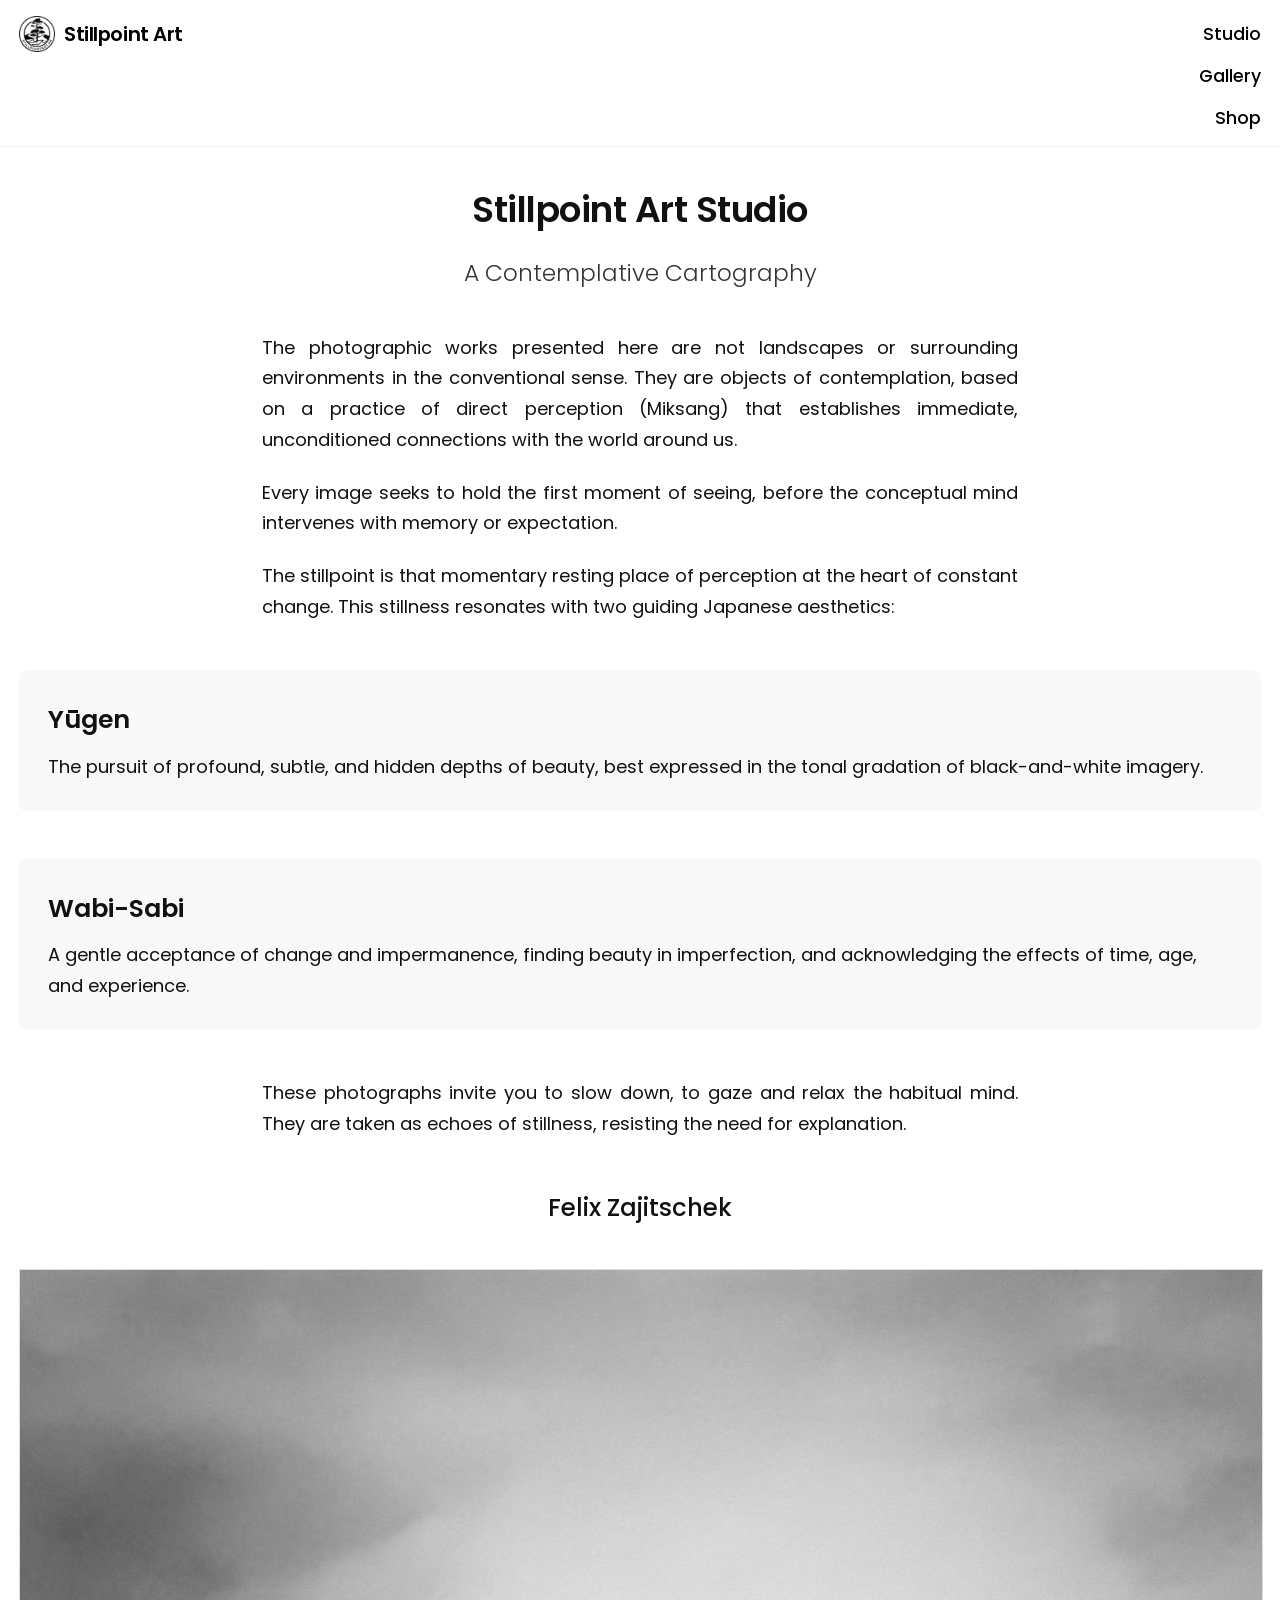
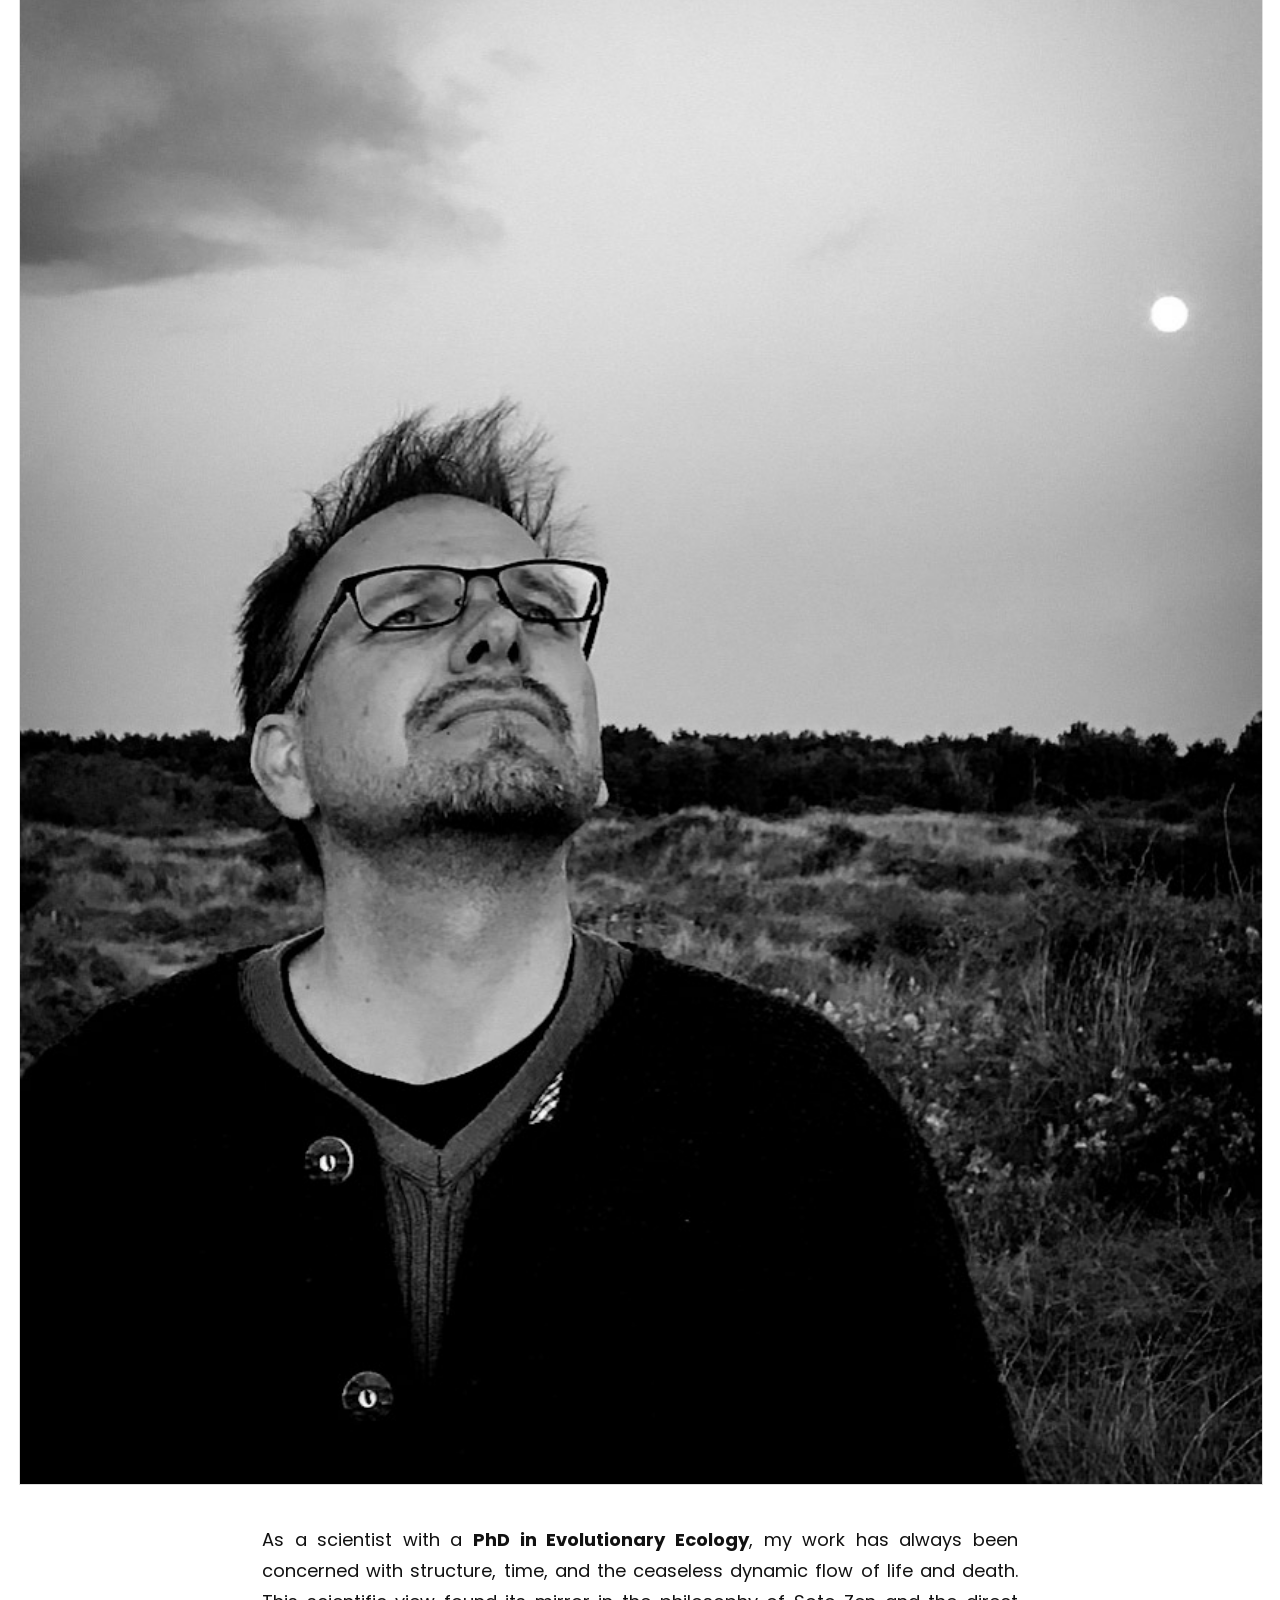
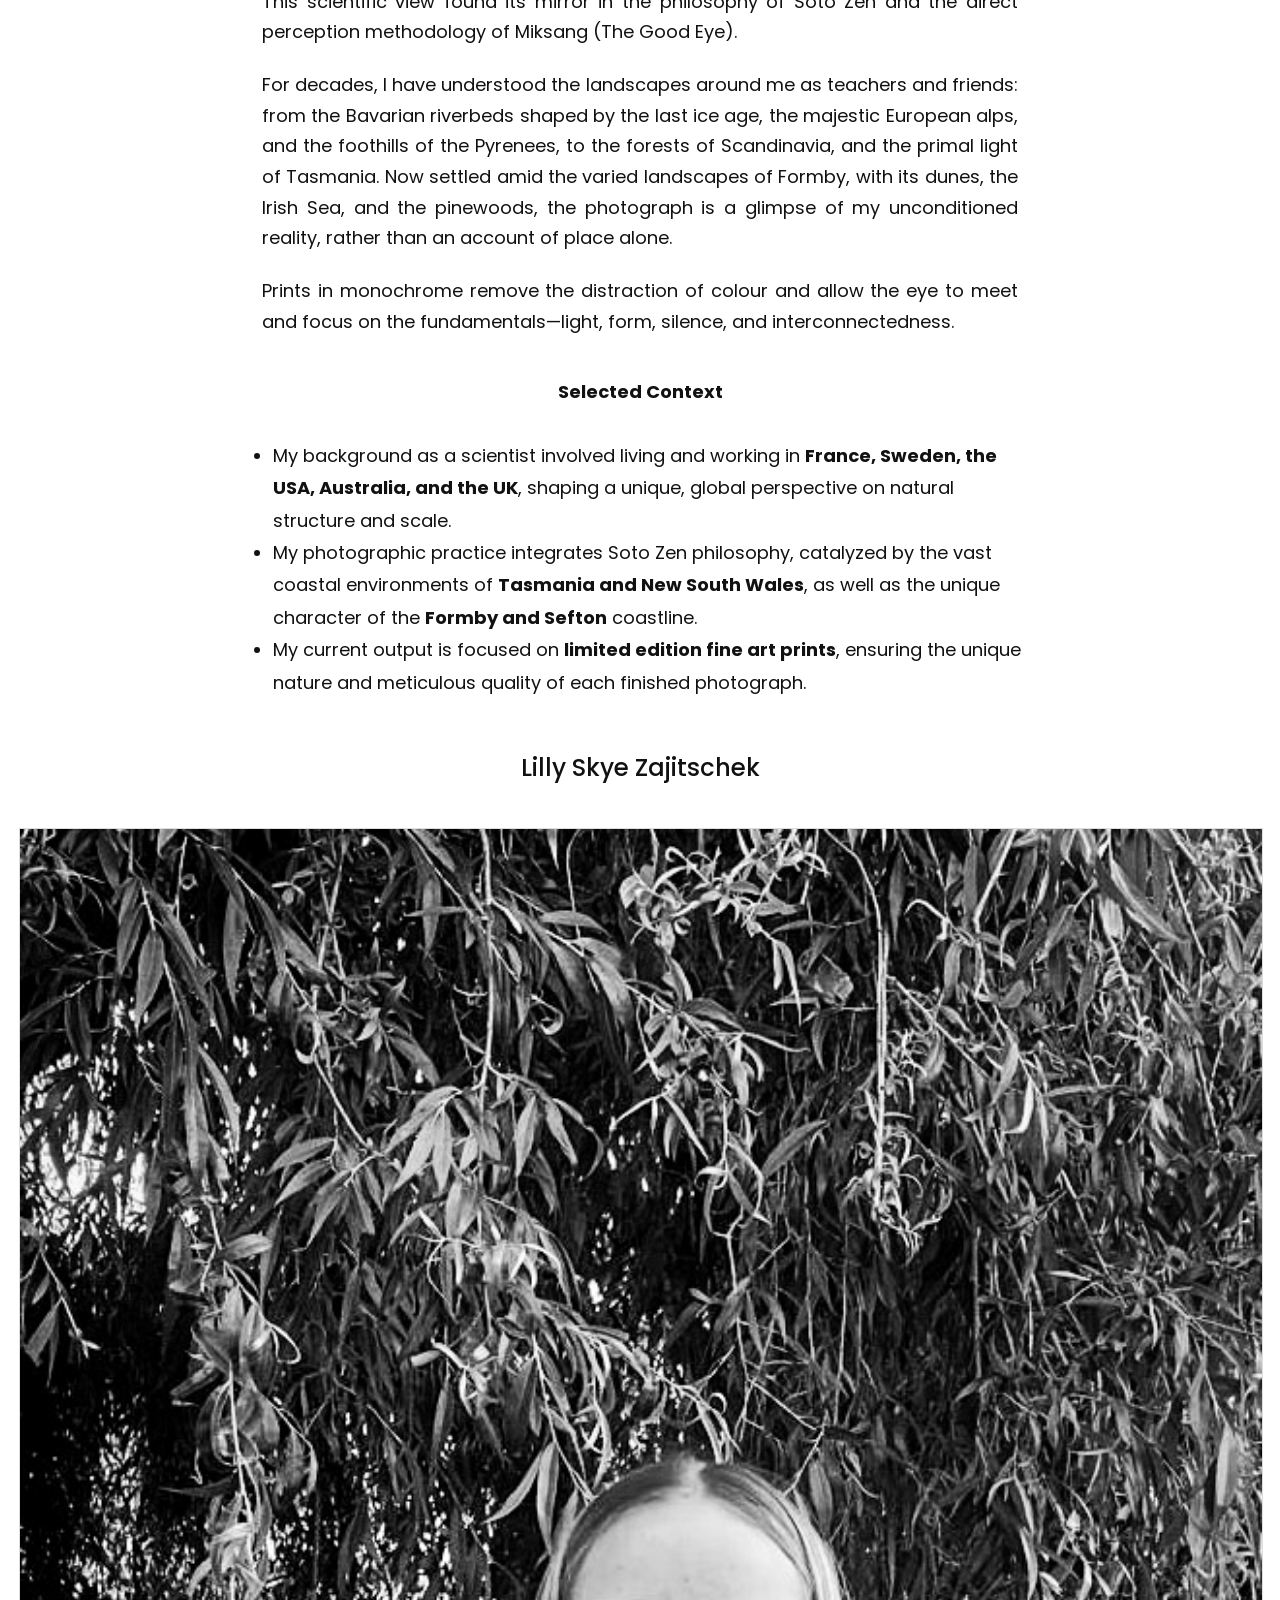
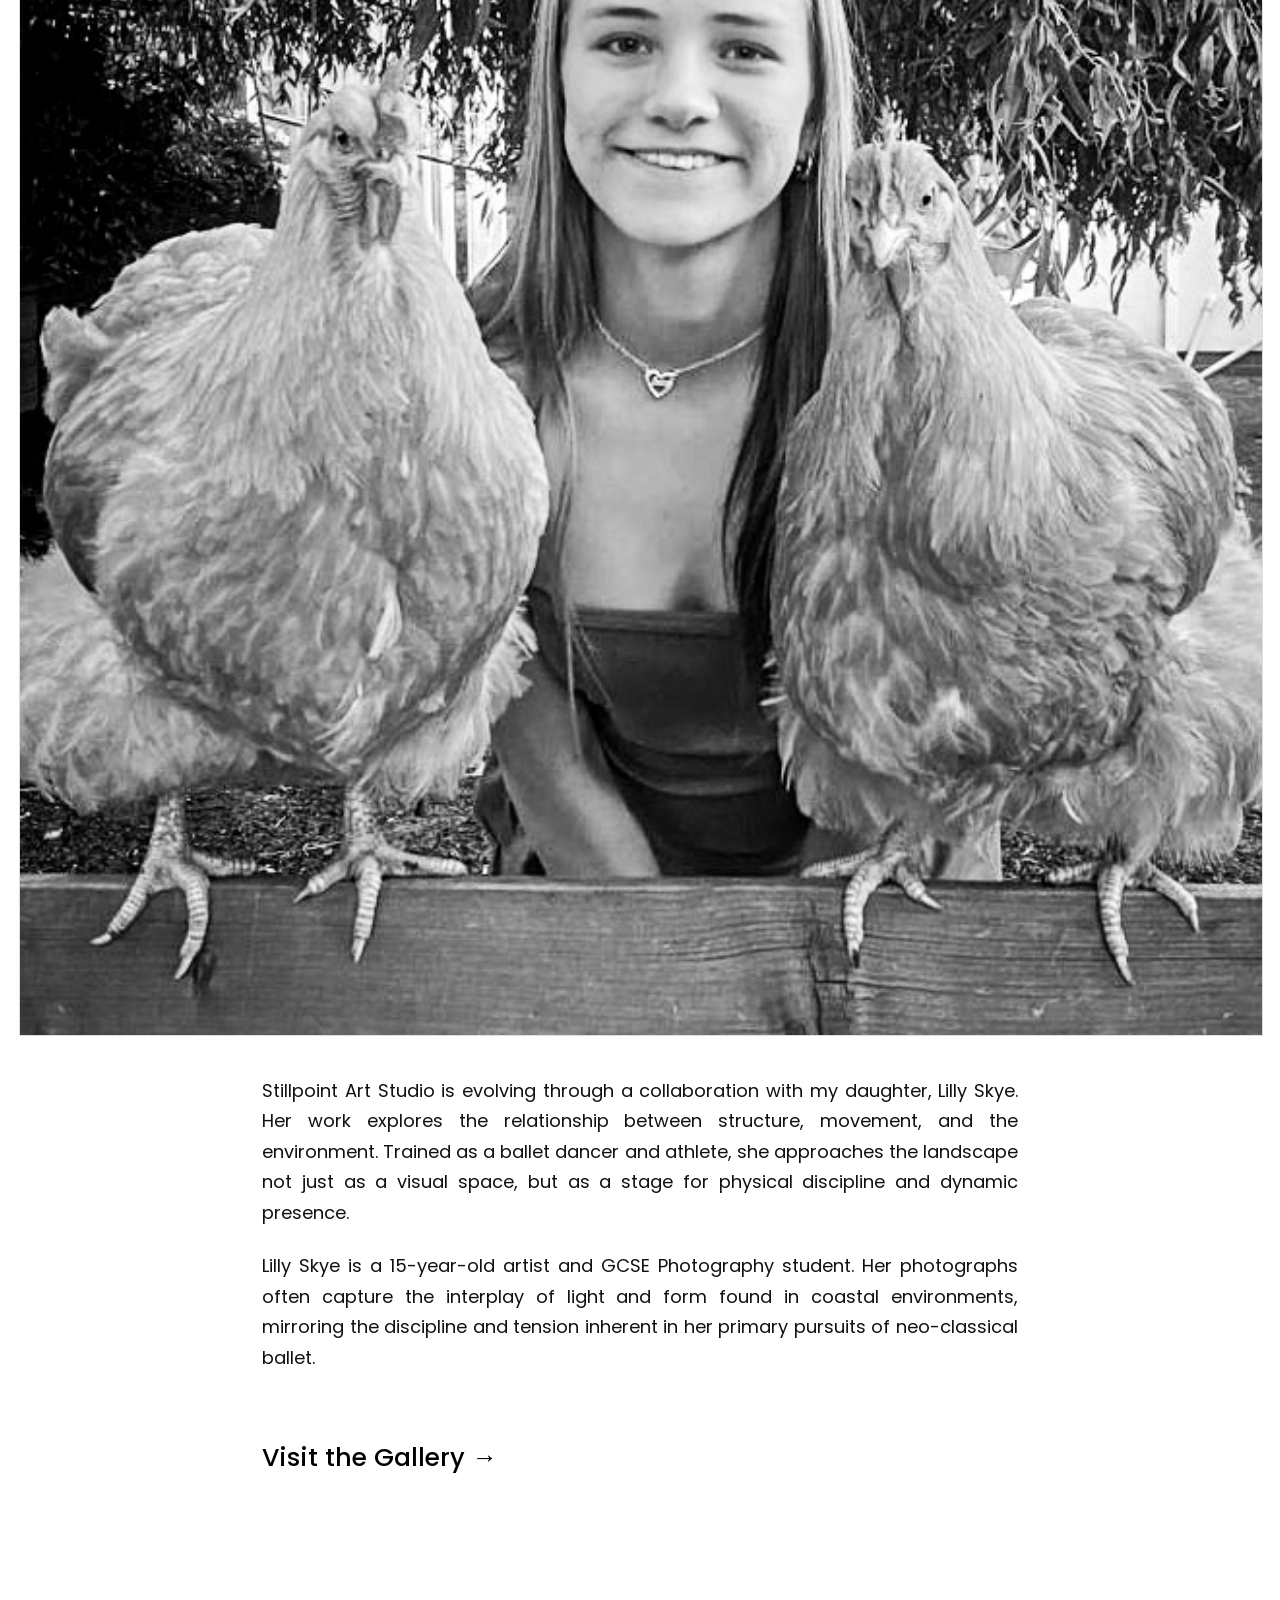
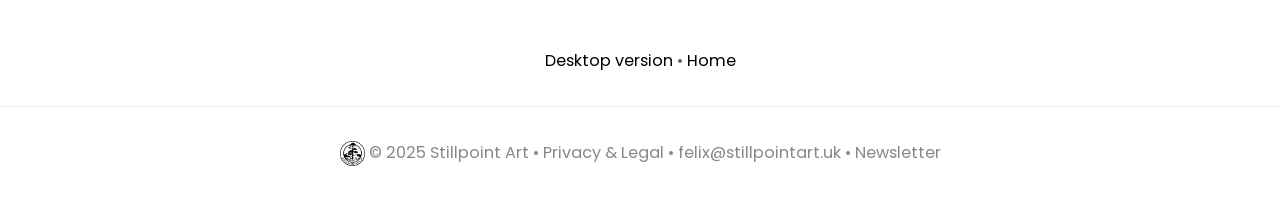
==== studio-mobile.html @ 1f62dedf "Initial file upload" ====
<!DOCTYPE html>

<html lang="en">

<head>

    <meta charset="UTF-8">

    <meta name="viewport" content="width=device-width, initial-scale=1.0">

    <title>Studio — Stillpoint Art Studio</title>

    <link href="https://fonts.googleapis.com/css2?family=Poppins:wght@300;400;500;600;700&display=swap" rel="stylesheet">

    <style>

        body{margin:0;background:#fff;color:#111;font-family:'Poppins',sans-serif;line-height:1.7;font-size:18px;}

        a{color:#000;text-decoration:none;}

.header{

    padding:1rem 1.2rem 0.6rem;   /* reduced bottom padding = tiny gap */

    border-bottom:1px solid #eee;

    display:flex;

    flex-wrap:wrap;

    justify-content:space-between;

    align-items:flex-start !important;

}

.logo-link{

    display:flex;

    align-items:center;

    font-weight:600;

    font-size:1.1em;

    white-space:nowrap;

    letter-spacing:-0.45px;

    text-decoration:none;

    /* FORCE PINNING TO THE TOP */
    align-self: flex-start !important;
    margin-bottom: auto !important;
    height: fit-content !important;
}

/* --- LOGO TEXT (SPAN): Internal Adjustment (Lifting the Text) --- */
.logo-link span {
    display: inline-block !important;
    /* Adjust this negative margin until the text is perfectly level with the image. 
       -6px to -8px is typically needed for 36px image height. */
    margin-top: -39px !important; 
}

.logo-img{

    height:36px;

    width:auto;

    margin-right:9px;

    border:none !important;

    object-fit:contain;

    vertical-align: middle !important;

    /* Fine-tuning the image position against the text */
    margin-top: 0 !important;
}

.nav{

    display:flex;

    flex-direction:column;     /* stacks them vertically */

    text-align:right;

    gap:0.35rem;               /* tiny, elegant spacing between links */

    margin-top:0;         /* tiny gap from the logo line */

}

.nav a{

    font-weight:500;

    font-size:0.98em;

    padding:0.2rem 0;

}

.justified-text {
    text-align: justify;
    hyphens: auto; 
}


        .container{padding:2rem 1.2rem 4rem;}

        h1,h2,h3{text-align:center;}

        h1{font-size:2.0em;font-weight:600;margin:0.5rem 0 0;letter-spacing:-0.5px;line-height: 1.3;}

        h2{font-size:1.3em;font-weight:300;margin-bottom:2.5rem;opacity:0.85;}

        h3{font-size:1.35em;font-weight:500;margin:3rem 0 1rem;}

        p{max-width:42em;margin:1.4rem auto;}

        img{width:100%;height:auto;display:block;margin:2.5rem auto;border:1px solid #ddd;}

        .principle{background:#f8f8f8;padding:1.8rem;margin:3rem 0;border-radius:8px;}

        .principle strong{display:block;font-size:1.4em;font-weight:600;margin-bottom:0.6rem;}

        .footer{text-align:center;padding:2rem 1rem;border-top:1px solid #eee;font-size:0.9em;color:#888;}

        .footer img{width:auto !important;height:25px;margin-right:8px;vertical-align:middle;border:none !important;display:inline !important;filter: grayscale(20%);}
        
        .footer a {
    color: #888; /* Set links to the same light gray */
    text-decoration: none;
    transition: color 0.3s ease;
}

.footer-email {
    color: #888;
}

.footer a:hover {
    color: #000;
}

        .desktop{text-align:center;margin:5rem 0 2rem;font-size:0.9em;color:#666;}

    </style>

<!-- MailerLite Universal -->
<script>
    (function(w,d,e,u,f,l,n){w[f]=w[f]||function(){(w[f].q=w[f].q||[])
    .push(arguments);},l=d.createElement(e),l.async=1,l.src=u,
    n=d.getElementsByTagName(e)[0],n.parentNode.insertBefore(l,n);})
    (window,document,'script','https://assets.mailerlite.com/js/universal.js','ml');
    ml('account', '1952817');
</script>
<!-- End MailerLite Universal -->
 
</head>

<body>



<header class="header">

    <a href="index-mobile.html" class="logo-link">

        <img src="./photos/logo_small_40h.png" alt="Logo" class="logo-img">

        <span>Stillpoint Art</span>

    </a>



    <nav class="nav">

        <a href="studio-mobile.html">Studio</a>

        <a href="gallery-mobile.html">Gallery</a>

        <a href="https://stillpointart.bigcartel.com" target="_blank">Shop</a>

    </nav>

</header>



<div class="container">

    <h1>Stillpoint Art Studio</h1>

    <h2>A Contemplative Cartography</h2>



    <p class="justified-text">The photographic works presented here are not landscapes or surrounding environments in the conventional sense. They are objects of contemplation, based on a practice of direct perception (Miksang) that establishes immediate, unconditioned connections with the world around us.</p>



    <p class="justified-text">Every image seeks to hold the first moment of seeing, before the conceptual mind intervenes with memory or expectation.</p>

    <p class="justified-text">The stillpoint is that momentary resting place of perception at the heart of constant change. This stillness resonates with two guiding Japanese aesthetics:</p>



    <div class="principle">

        <strong>Yūgen</strong>

        The pursuit of profound, subtle, and hidden depths of beauty, best expressed in the tonal gradation of black-and-white imagery.

    </div>



    <div class="principle">

        <strong>Wabi-Sabi</strong>

        A gentle acceptance of change and impermanence, finding beauty in imperfection, and acknowledging the effects of time, age, and experience.

    </div>



    <p class="justified-text">These photographs invite you to slow down, to gaze and relax the habitual mind. They are taken as echoes of stillness, resisting the need for explanation.</p>



    <h3>Felix Zajitschek</h3>

    <img src="./photos/felix-portrait.jpg" alt="Portrait of the Artist, Felix Zajitschek">



    <p class="justified-text">As a scientist with a <strong>PhD in Evolutionary Ecology</strong>, my work has always been concerned with structure, time, and the ceaseless dynamic flow of life and death. This scientific view found its mirror in the philosophy of Soto Zen and the direct perception methodology of Miksang (The Good Eye).</p>



    <p class="justified-text">For decades, I have understood the landscapes around me as teachers and friends: from the Bavarian riverbeds shaped by the last ice age, the majestic European alps, and the foothills of the Pyrenees, to the forests of Scandinavia, and the primal light of Tasmania. Now settled amid the varied landscapes of Formby, with its dunes, the Irish Sea, and the pinewoods, the photograph is a glimpse of my unconditioned reality, rather than an account of place alone.</p>


    <p class="justified-text">Prints in monochrome remove the distraction of colour and allow the eye to meet and focus on the fundamentals—light, form, silence, and interconnectedness.</p>

   

    <h4 style="margin-top: 40px; text-align:center;">Selected Context</h4>

    <ul style="max-width:42em; margin:2rem auto; padding-left:1.4rem; line-height:1.8;">

        <li>My background as a scientist involved living and working in <strong>France, Sweden, the USA, Australia, and the UK</strong>, shaping a unique, global perspective on natural structure and scale.</li>

        <li>My photographic practice integrates Soto Zen philosophy, catalyzed by the vast coastal environments of <strong>Tasmania and New South Wales</strong>, as well as the unique character of the <strong>Formby and Sefton</strong> coastline.</li>

        <li>My current output is focused on <strong>limited edition fine art prints</strong>, ensuring the unique nature and meticulous quality of each finished photograph.</li>

    </ul>



    <h3>Lilly Skye Zajitschek</h3>

    <img src="./photos/lilly-portrait.jpg" alt="Portrait of Lilly Skye">



    <p class="justified-text">Stillpoint Art Studio is evolving through a collaboration with my daughter, Lilly Skye. Her work explores the relationship between structure, movement, and the environment. Trained as a ballet dancer and athlete, she approaches the landscape not just as a visual space, but as a stage for physical discipline and dynamic presence.</p>



    <p class="justified-text">Lilly Skye is a 15-year-old artist and GCSE Photography student. Her photographs often capture the interplay of light and form found in coastal environments, mirroring the discipline and tension inherent in her primary pursuits of neo-classical ballet.</p>



    <p style="margin-top:4rem;">

        <a href="gallery-mobile.html" style="font-size:1.4em;font-weight:500;">Visit the Gallery →</a>

    </p>

</div>

    <div class="desktop"><a href="studio.html">Desktop version</a> • <a href="index-mobile.html">Home</a></div>



<footer class="footer">
    <img src="./photos/logo_small_40h.png" alt="Stillpoint Logo" style="margin: 0 !important; height: 25px; width: auto; display: inline-block;">
    © 2025 Stillpoint Art • <a href="privacyandlegal-mobile.html">Privacy & Legal</a> • 
    <a href="mailto:felix@stillpointart.uk">felix@stillpointart.uk</a> • 
    <a class="ml-onclick-form" href="javascript:void(0)" onclick="ml('show', 'kWFltZ', true)">Newsletter</a>
</footer>


</body>

</html>
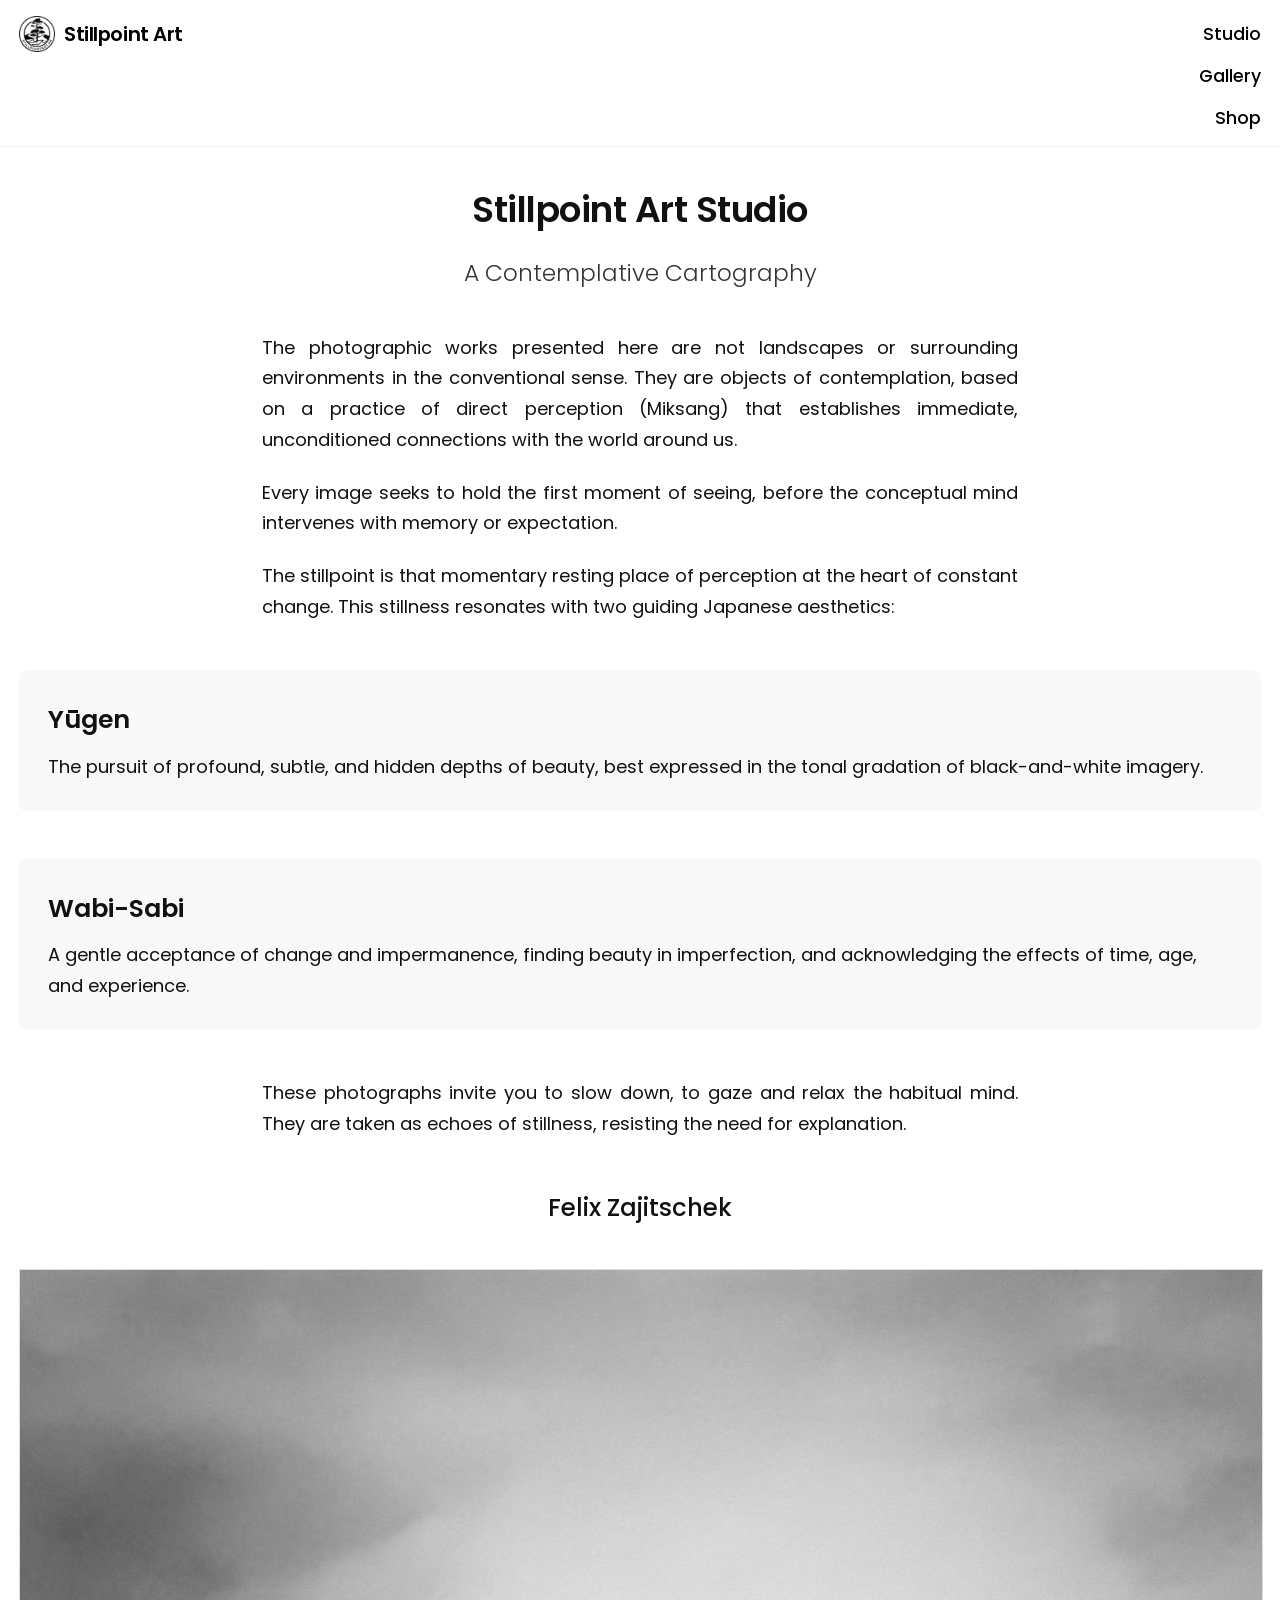
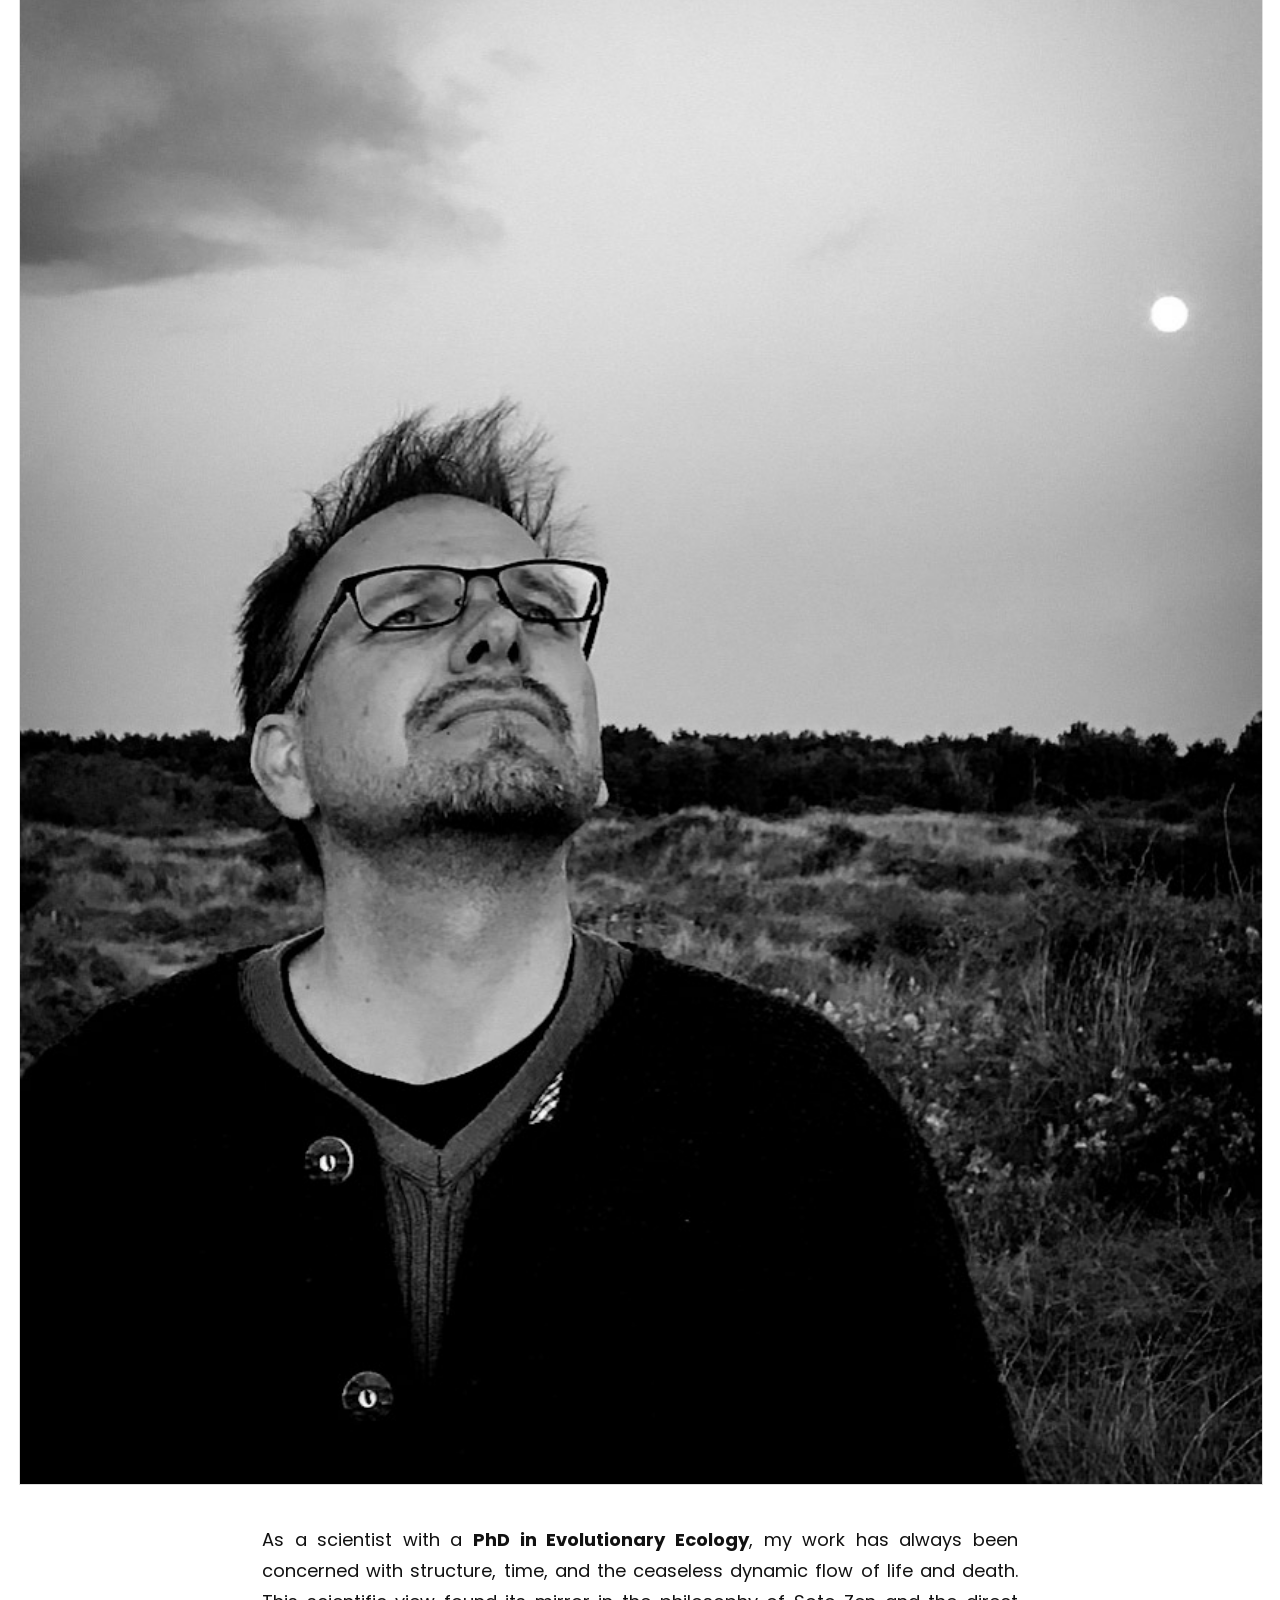
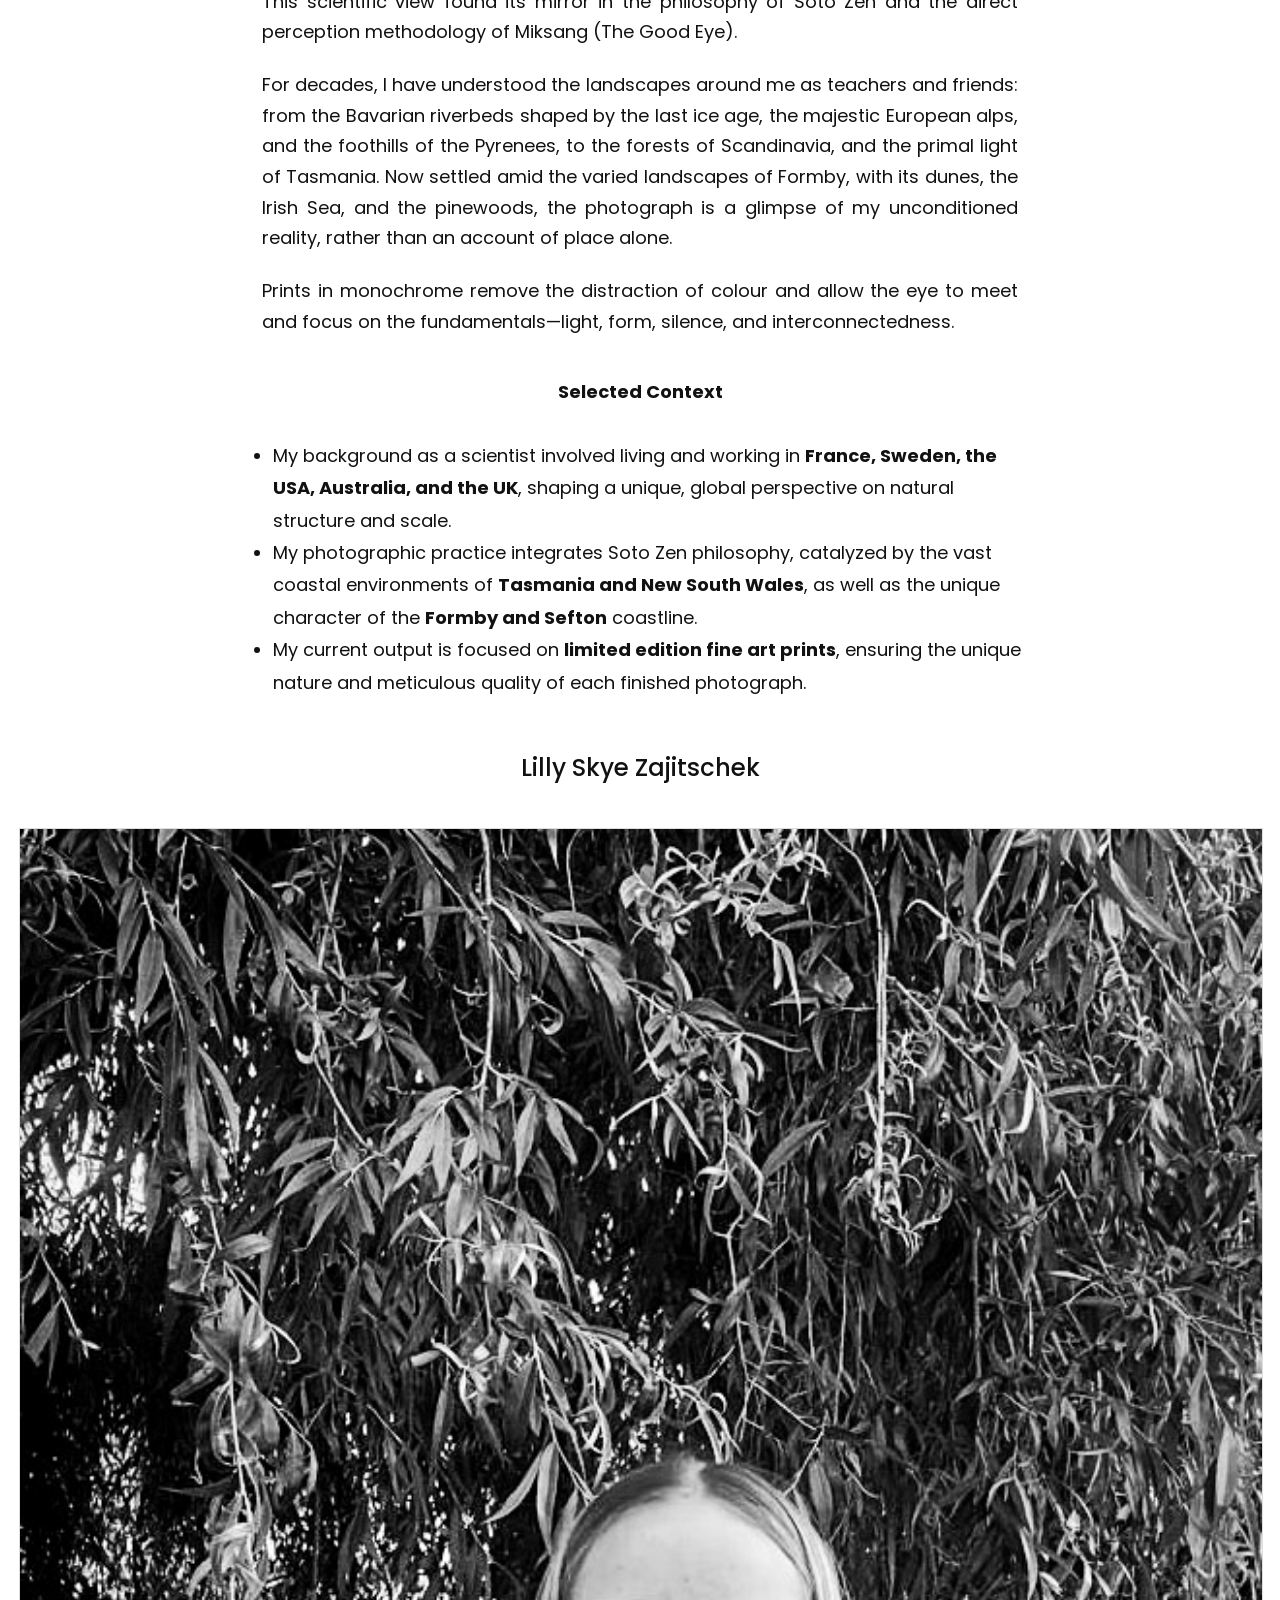
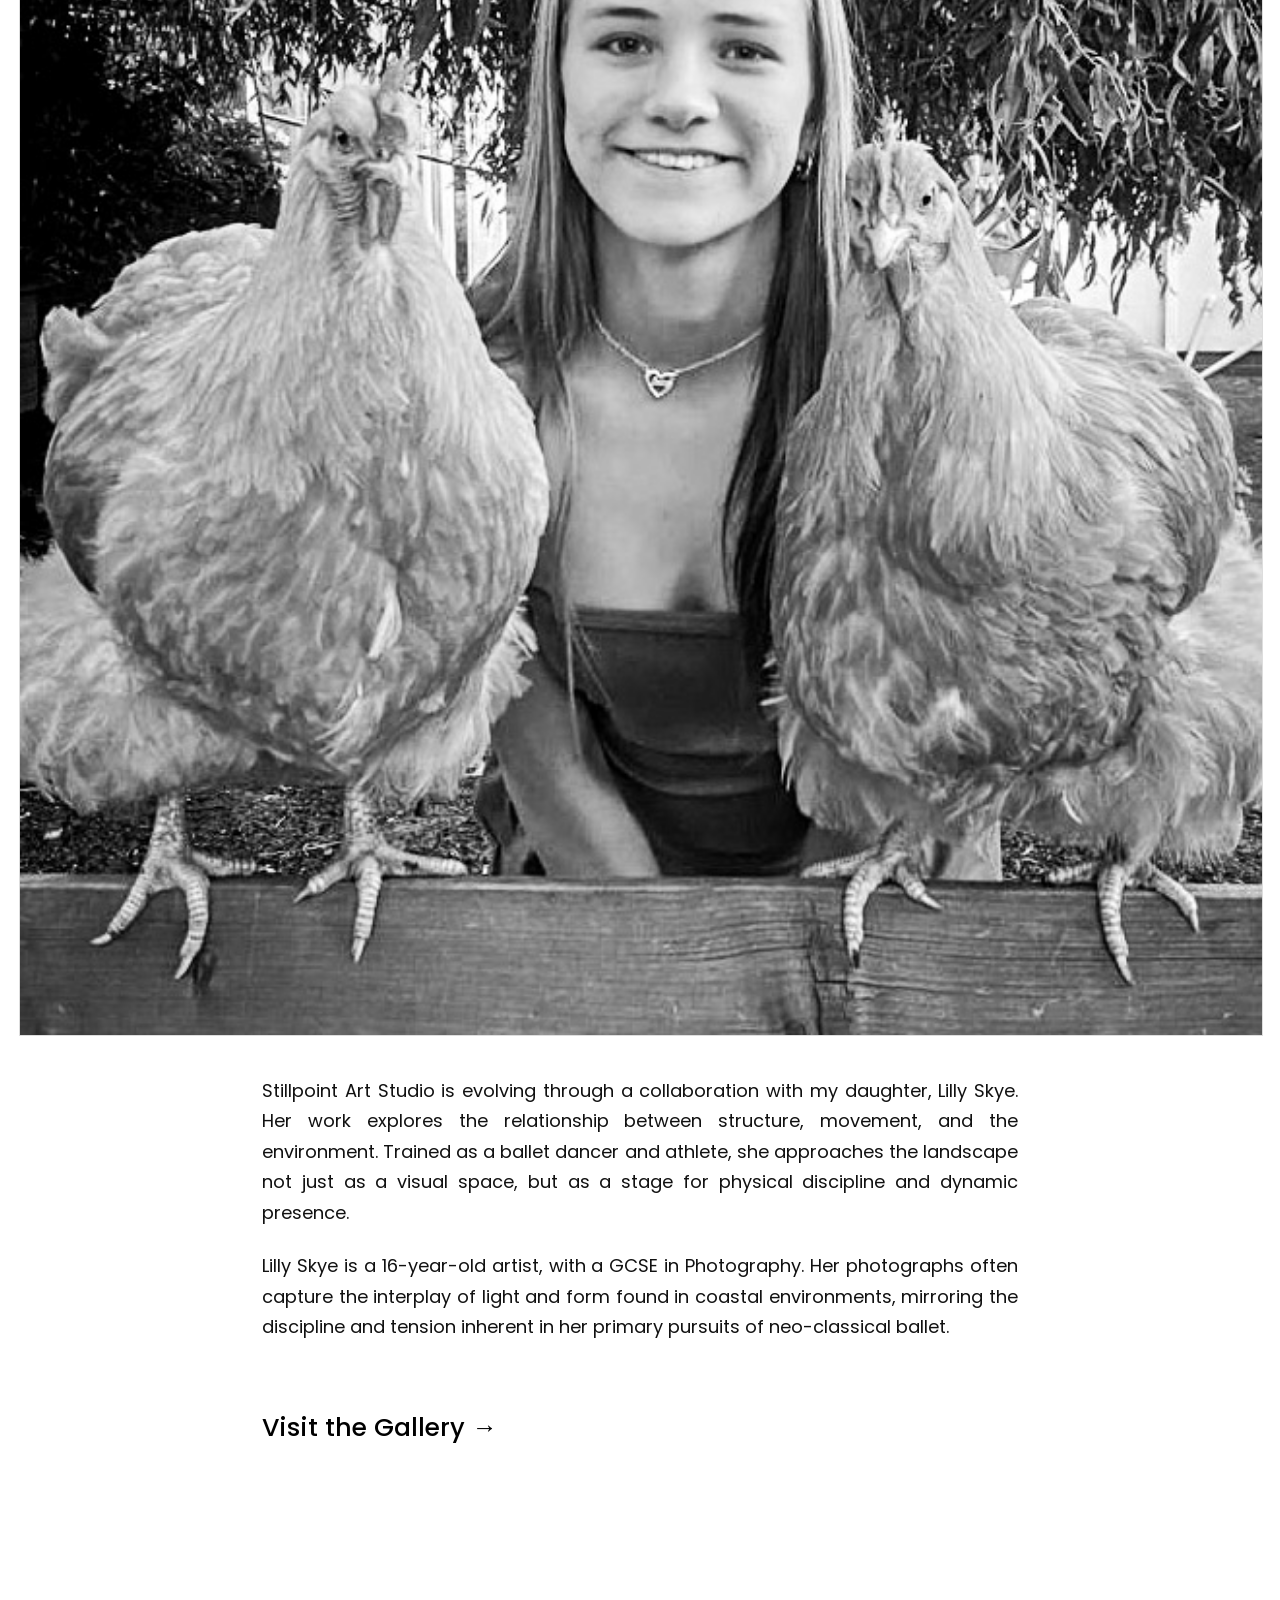
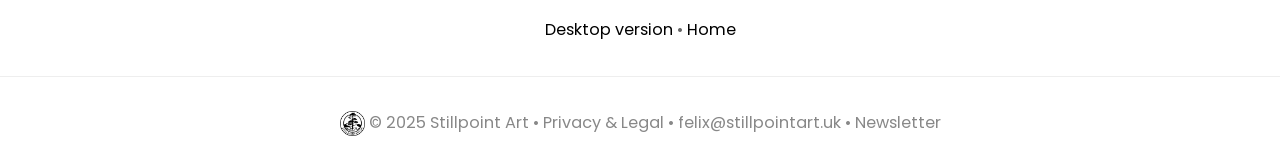
==== commit 75c26f3c: "Update studio-mobile.html" ====
--- a/studio-mobile.html
+++ b/studio-mobile.html
@@ -277,7 +277,7 @@
 
 
 
-    <p class="justified-text">Lilly Skye is a 15-year-old artist and GCSE Photography student. Her photographs often capture the interplay of light and form found in coastal environments, mirroring the discipline and tension inherent in her primary pursuits of neo-classical ballet.</p>
+    <p class="justified-text">Lilly Skye is a 16-year-old artist, with a GCSE in Photography. Her photographs often capture the interplay of light and form found in coastal environments, mirroring the discipline and tension inherent in her primary pursuits of neo-classical ballet.</p>
 
 
 
